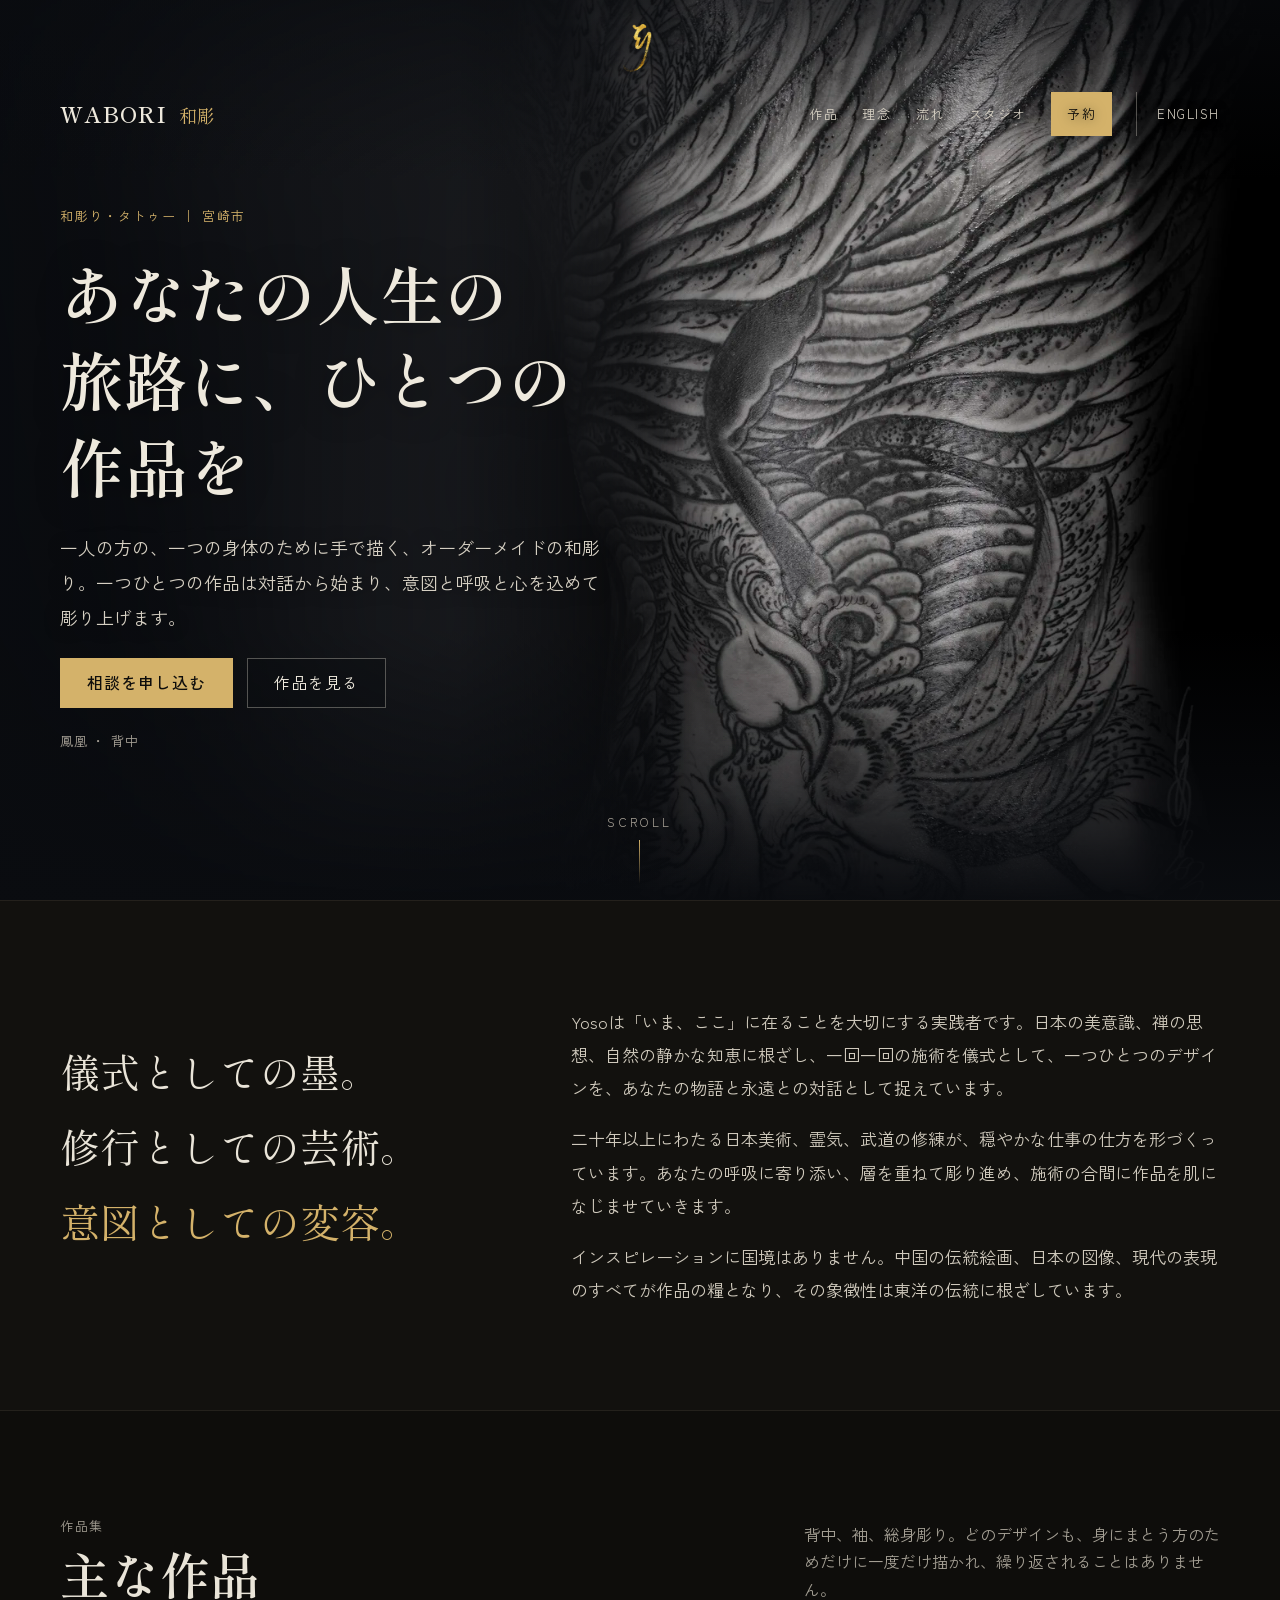
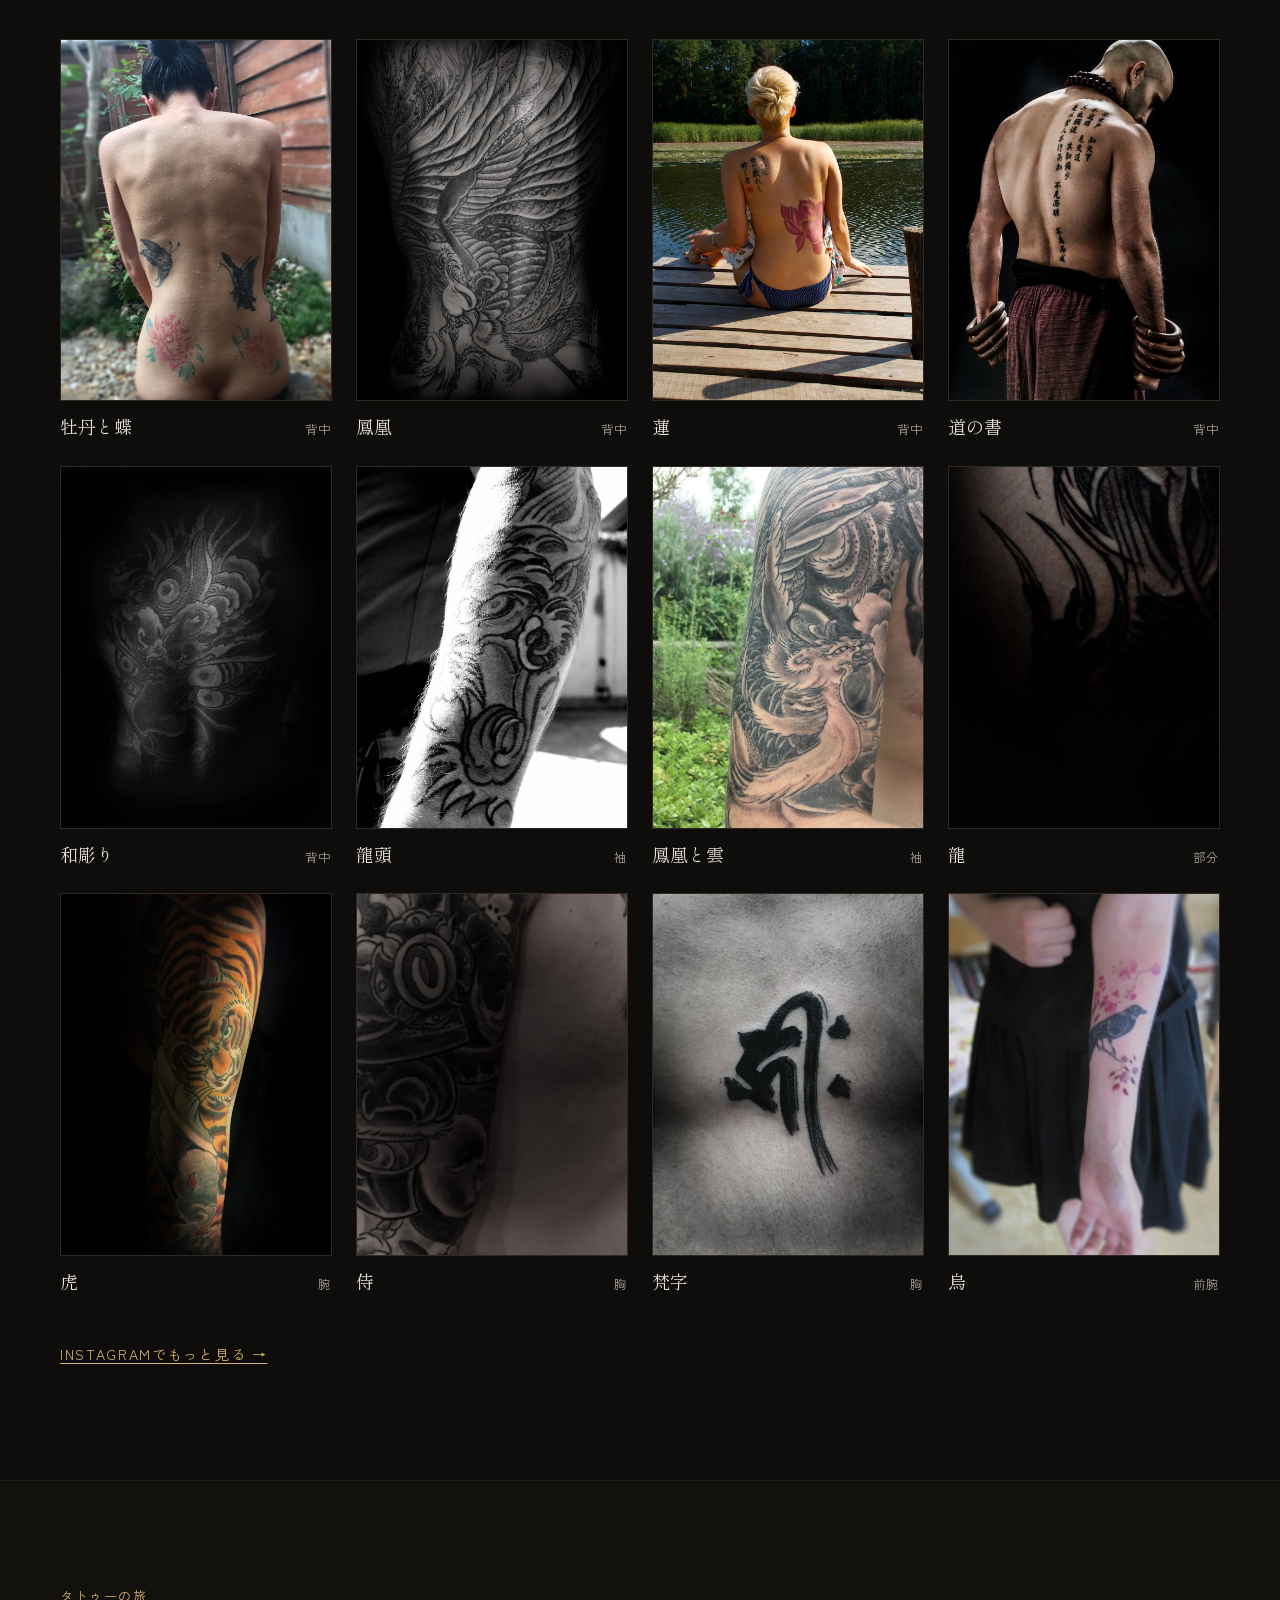
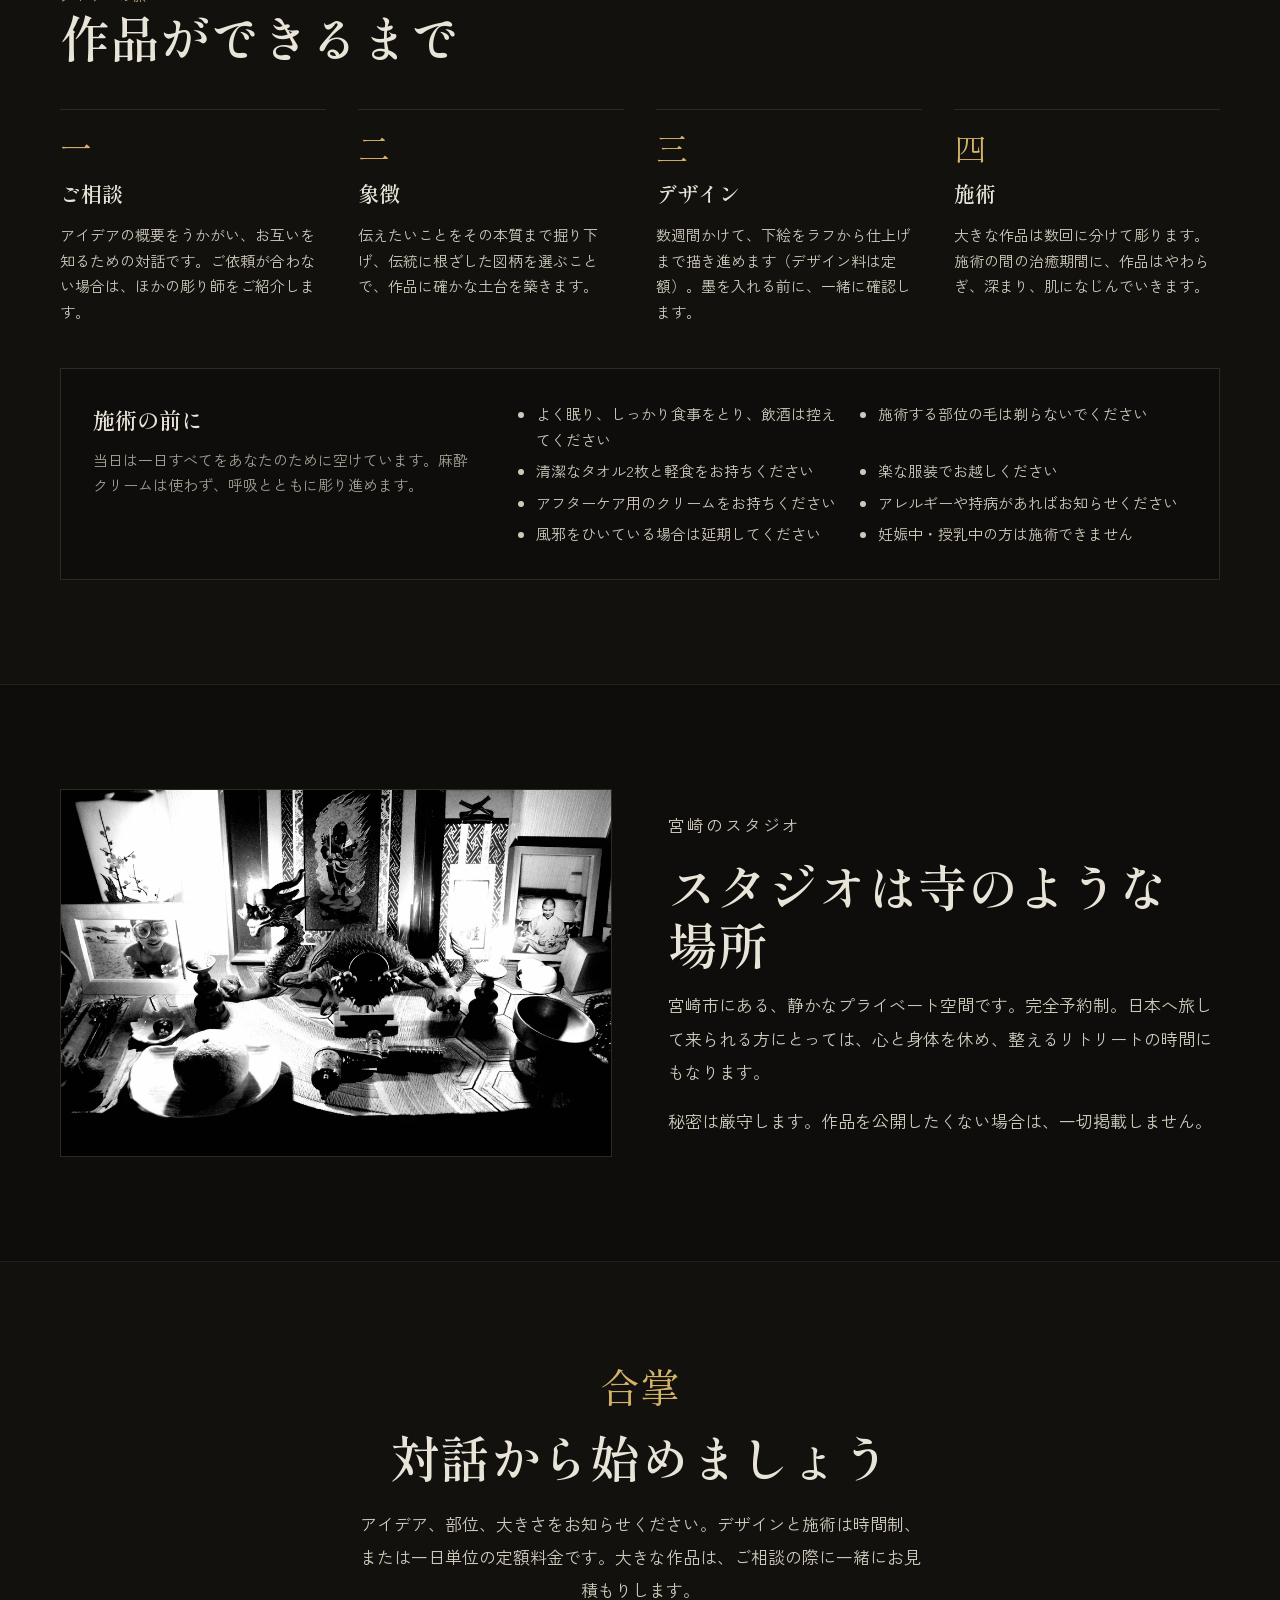
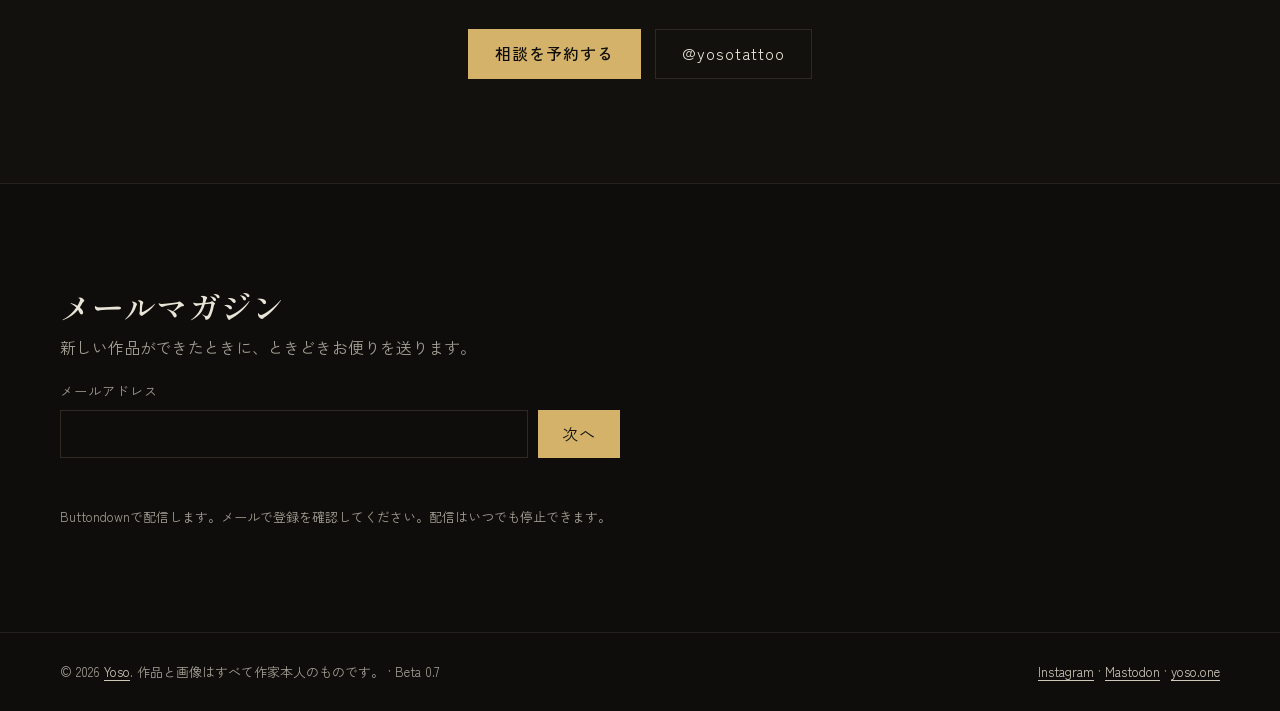
==== ja.html @ 6586eec9 "Beta 0.7: Japanese page (ja.html) and search tags for English and Japanese hreflang alternates, cano" ====
<!doctype html>
<html lang="ja">
<head>
<meta charset="utf-8">
<meta name="color-scheme" content="dark">
<meta name="theme-color" content="#0E0D0B">
<meta name="viewport" content="width=device-width, initial-scale=1, viewport-fit=cover">
<title>和彫 Wabori｜宮崎市の和彫り・タトゥー｜彫り師 Yoso</title>
<meta name="description" content="宮崎市の彫り師Yosoによる、オーダーメイドの和彫り・タトゥー。背中・袖・総身彫りを、一人ひとりの身体に合わせて手描きでデザインします。完全予約制のプライベートスタジオ。">
<link rel="canonical" href="https://wabori.yoso.one/ja.html">
<link rel="alternate" hreflang="en" href="https://wabori.yoso.one/">
<link rel="alternate" hreflang="ja" href="https://wabori.yoso.one/ja.html">
<link rel="alternate" hreflang="x-default" href="https://wabori.yoso.one/">
<meta property="og:type" content="website">
<meta property="og:site_name" content="和彫 Wabori · Yoso Tattoo">
<meta property="og:locale" content="ja_JP">
<meta property="og:locale:alternate" content="en_GB">
<meta property="og:title" content="和彫 Wabori｜宮崎市の和彫り・タトゥー｜彫り師 Yoso">
<meta property="og:description" content="宮崎市の彫り師Yosoによる、オーダーメイドの和彫り・タトゥー。背中・袖・総身彫りを手描きで。">
<meta property="og:url" content="https://wabori.yoso.one/ja.html">
<meta property="og:image" content="https://wabori.yoso.one/images/hero-lunar-water-dragon.webp">
<meta property="og:image:alt" content="Yosoによるタトゥーデザイン「月の水龍」">
<meta name="twitter:card" content="summary_large_image">
<script type="application/ld+json">
{
 "@context": "https://schema.org",
 "@graph": [
  {
   "@type": "TattooParlor",
   "@id": "https://wabori.yoso.one/#studio",
   "name": "Wabori · Yoso Tattoo",
   "alternateName": [
    "和彫 Yoso",
    "Yoso Tattoo"
   ],
   "url": "https://wabori.yoso.one/",
   "description": "宮崎市の彫り師Yosoによる、オーダーメイドの和彫り・タトゥー。背中、袖、総身彫りを一点ずつ手描きで。完全予約制のプライベートスタジオ。",
   "image": "https://wabori.yoso.one/images/phoenix-back.webp",
   "logo": "https://wabori.yoso.one/images/yoso-mark.png",
   "address": {
    "@type": "PostalAddress",
    "addressLocality": "宮崎市",
    "addressRegion": "宮崎県",
    "addressCountry": "JP"
   },
   "areaServed": {
    "@type": "City",
    "name": "宮崎市"
   },
   "founder": {
    "@type": "Person",
    "name": "Yoso",
    "jobTitle": "彫り師",
    "url": "https://yoso.one"
   },
   "sameAs": [
    "https://www.instagram.com/yosotattoo/",
    "https://mastodon.social/@Yosoone",
    "https://yoso.one",
    "https://hub.yoso.one"
   ]
  },
  {
   "@type": "WebPage",
   "@id": "https://wabori.yoso.one/ja.html#page",
   "url": "https://wabori.yoso.one/ja.html",
   "inLanguage": "ja",
   "name": "和彫 Wabori｜宮崎市の和彫り・タトゥー｜彫り師 Yoso",
   "about": {
    "@id": "https://wabori.yoso.one/#studio"
   }
  }
 ]
}
</script>
<link rel="icon" href="images/yoso-mark.png">
<link rel="preconnect" href="https://fonts.googleapis.com">
<link rel="preconnect" href="https://fonts.gstatic.com" crossorigin>
<link rel="stylesheet" href="https://fonts.googleapis.com/css2?family=Shippori+Mincho:wght@400;600;700&family=Zen+Kaku+Gothic+New:wght@400;500&display=swap">
<link rel="stylesheet" href="assets/site.css">
</head>
<body>
<div class="stage" id="top">
<div class="stage-art">
  <img class="stage-glow" src="images/phoenix-back.webp" alt="" aria-hidden="true">
  <div class="stage-frame">
    <img class="stage-img" src="images/phoenix-back.webp" alt="Yosoによる鳳凰の背中のタトゥー（ブラック＆グレー）" width="1000" height="1336" fetchpriority="high">
  </div>
</div>

<a class="family-mark" href="https://hub.yoso.one"><img src="images/yoso-mark.png" alt="Yoso" width="48" height="48"></a>

<header class="wrap site-head">
  <a class="site-name" href="ja.html"><b lang="en">WABORI</b><span>和彫</span></a>
  <nav aria-label="メイン">
    <a href="#work">作品</a>
    <a href="#approach">理念</a>
    <a href="#process">流れ</a>
    <a href="#studio">スタジオ</a>
    <a class="book" href="#booking">予約</a>
    <a class="lang" href="index.html" hreflang="en" lang="en">English</a>
  </nav>
</header>

  <section class="wrap hero" aria-labelledby="hero-h">
    <div>
      <p class="eyebrow">和彫り・タトゥー ｜ 宮崎市</p>
      <h1 id="hero-h">あなたの人生の旅路に、<wbr>ひとつの作品を</h1>
      <p class="lede">一人の方の、一つの身体のために手で描く、オーダーメイドの和彫り。一つひとつの作品は対話から始まり、意図と呼吸と心を込めて彫り上げます。</p>
      <div class="btns">
        <a class="btn primary" href="#booking">相談を申し込む</a>
        <a class="btn" href="#work">作品を見る</a>
      </div>
    </div>
    <p class="hero-cap"><span>鳳凰 ・ 背中</span></p>
  </section>

  <a class="cue" href="#approach" aria-label="理念へ進む">Scroll<i aria-hidden="true"></i></a>
</div>

<main id="main">

  <div class="band" id="approach">
    <section class="wrap split" aria-label="理念">
      <p class="mantra"><span>儀式としての墨。</span><span>修行としての芸術。</span><span>意図としての変容。</span></p>
      <div class="prose">
        <p>Yosoは「いま、ここ」に在ることを大切にする実践者です。日本の美意識、禅の思想、自然の静かな知恵に根ざし、一回一回の施術を儀式として、一つひとつのデザインを、あなたの物語と永遠との対話として捉えています。</p>
        <p>二十年以上にわたる日本美術、霊気、武道の修練が、穏やかな仕事の仕方を形づくっています。あなたの呼吸に寄り添い、層を重ねて彫り進め、施術の合間に作品を肌になじませていきます。</p>
        <p>インスピレーションに国境はありません。中国の伝統絵画、日本の図像、現代の表現のすべてが作品の糧となり、その象徴性は東洋の伝統に根ざしています。</p>
      </div>
    </section>
  </div>

  <section class="wrap" id="work" aria-labelledby="work-h">
    <div class="work-head">
      <div>
        <p class="eyebrow">作品集</p>
        <h2 id="work-h">主な作品</h2>
      </div>
      <p>背中、袖、総身彫り。どのデザインも、身にまとう方のためだけに一度だけ描かれ、繰り返されることはありません。</p>
    </div>
    <ul class="grid" id="works"></ul>
    <noscript><p>作品集の表示にはJavaScriptが必要です。<a href="https://www.instagram.com/yosotattoo/">Instagram</a>でも作品をご覧いただけます。</p></noscript>
    <p class="more"><a href="https://www.instagram.com/yosotattoo/">Instagramでもっと見る →</a></p>
  </section>

  <div class="band" id="process">
    <section class="wrap process" aria-labelledby="process-h">
      <div>
        <p class="eyebrow">タトゥーの旅</p>
        <h2 id="process-h">作品ができるまで</h2>
      </div>
      <ol class="steps">
        <li><span class="n" aria-hidden="true">一</span><h3>ご相談</h3><p>アイデアの概要をうかがい、お互いを知るための対話です。ご依頼が合わない場合は、ほかの彫り師をご紹介します。</p></li>
        <li><span class="n" aria-hidden="true">二</span><h3>象徴</h3><p>伝えたいことをその本質まで掘り下げ、伝統に根ざした図柄を選ぶことで、作品に確かな土台を築きます。</p></li>
        <li><span class="n" aria-hidden="true">三</span><h3>デザイン</h3><p>数週間かけて、下絵をラフから仕上げまで描き進めます（デザイン料は定額）。墨を入れる前に、一緒に確認します。</p></li>
        <li><span class="n" aria-hidden="true">四</span><h3>施術</h3><p>大きな作品は数回に分けて彫ります。施術の間の治癒期間に、作品はやわらぎ、深まり、肌になじんでいきます。</p></li>
      </ol>
      <div class="prep">
        <div>
          <h3>施術の前に</h3>
          <p>当日は一日すべてをあなたのために空けています。麻酔クリームは使わず、呼吸とともに彫り進めます。</p>
        </div>
        <ul>
          <li>よく眠り、しっかり食事をとり、飲酒は控えてください</li>
          <li>施術する部位の毛は剃らないでください</li>
          <li>清潔なタオル2枚と軽食をお持ちください</li>
          <li>楽な服装でお越しください</li>
          <li>アフターケア用のクリームをお持ちください</li>
          <li>アレルギーや持病があればお知らせください</li>
          <li>風邪をひいている場合は延期してください</li>
          <li>妊娠中・授乳中の方は施術できません</li>
        </ul>
      </div>
    </section>
  </div>

  <section class="wrap studio" id="studio" aria-labelledby="studio-h">
    <img class="photo" src="images/studio-altar.webp" alt="宮崎にあるYosoのスタジオの祭壇（モノクロ写真）" width="1000" height="667" loading="lazy">
    <div>
      <p class="eyebrow">宮崎のスタジオ</p>
      <h2 id="studio-h">スタジオは寺のような場所</h2>
      <p>宮崎市にある、静かなプライベート空間です。完全予約制。日本へ旅して来られる方にとっては、心と身体を休め、整えるリトリートの時間にもなります。</p>
      <p>秘密は厳守します。作品を公開したくない場合は、一切掲載しません。</p>
    </div>
  </section>

  <div class="band" id="booking">
    <section class="wrap booking" aria-labelledby="booking-h">
      <span class="gassho" aria-hidden="true">合掌</span>
      <h2 id="booking-h">対話から始めましょう</h2>
      <p>アイデア、部位、大きさをお知らせください。デザインと施術は時間制、または一日単位の定額料金です。大きな作品は、ご相談の際に一緒にお見積もりします。</p>
      <div class="btns">
        <a class="btn primary" href="https://yoso.one/contact">相談を予約する</a>
        <a class="btn" href="https://www.instagram.com/yosotattoo/">@yosotattoo</a>
      </div>
    </section>
  </div>

  <section class="wrap" aria-labelledby="list-h">
    <div class="list">
      <h2 id="list-h">メールマガジン</h2>
      <p>新しい作品ができたときに、ときどきお便りを送ります。</p>
      <form class="list-form" action="https://buttondown.com/api/emails/embed-subscribe/yoso" method="post" target="_blank">
        <label for="list-email">メールアドレス</label>
        <div class="list-row">
          <input id="list-email" name="email" type="email" autocomplete="email" required>
          <button type="submit">登録する</button>
        </div>
        <fieldset class="list-choice" data-list-choice data-continue="次へ" data-subscribe="登録する" data-as="登録するアドレス：" data-change="変更" data-none="ニュースレターを一つ以上選んでください。" data-sending="登録しています…" data-done="ありがとうございます。Buttondownから確認のメールが届きます。" data-retry="登録できませんでした。もう一度「登録する」を押すと、Buttondownで直接登録できます。">
          <legend>どのニュースレターを受け取りますか？</legend>
          <label class="lc-box"><input type="checkbox" name="tag" value="one"><span><span class="lc-name">One</span><span class="lc-desc">one.yoso.one のノート、エッセイ、リサーチ</span></span></label>
          <label class="lc-box"><input type="checkbox" name="tag" value="yosokuro"><span><span class="lc-name">Yosokuro</span><span class="lc-desc">日本を撮ったモノクロ写真</span></span></label>
          <label class="lc-box"><input type="checkbox" name="tag" value="shinsei"><span><span class="lc-name">Shinsei</span><span class="lc-desc">新作の絵画、掛け軸、展覧会</span></span></label>
          <label class="lc-box"><input type="checkbox" name="tag" value="river"><span><span class="lc-name">River</span><span class="lc-desc">新しい短い文章</span></span></label>
          <label class="lc-box"><input type="checkbox" name="tag" value="on"><span><span class="lc-name">On</span><span class="lc-desc">雑誌の各号</span></span></label>
        </fieldset>
        <input type="hidden" name="embed" value="1">
        <p class="note">Buttondownで配信します。メールで登録を確認してください。配信はいつでも停止できます。</p>
      </form>
    </div>
  </section>
</main>

<footer>
  <div class="wrap">
    <p>&copy; 2026 <a class="hub-link" href="https://hub.yoso.one">Yoso</a>. 作品と画像はすべて作家本人のものです。 · <span class="version" data-version>Beta 0.7</span></p>
    <p><a href="https://www.instagram.com/yosotattoo/">Instagram</a> · <a href="https://mastodon.social/@Yosoone">Mastodon</a> · <a href="https://yoso.one">yoso.one</a></p>
  </div>
</footer>

<dialog class="lb" id="lb" aria-label="作品写真">
  <div class="lb-bar">
    <span class="lb-count" aria-live="polite"></span>
    <button type="button" class="ctl lb-close" aria-label="閉じる">&times;</button>
  </div>
  <div class="lb-stage">
    <button type="button" class="ctl lb-prev" aria-label="前の写真">&#8592;</button>
    <img src="images/peony-butterfly.webp" alt="">
    <button type="button" class="ctl lb-next" aria-label="次の写真">&#8594;</button>
  </div>
  <p class="lb-cap"><span class="t"></span><span class="p"></span></p>
</dialog>

<script src="assets/works.js"></script>
<script src="assets/site.js"></script>
<script src="assets/list-choice.js" defer></script>
<script src="assets/stats.js" defer></script>
</body>
</html>
---- assets/site.css ----
/* Wabori: the whole look of the site, shared by the English page (index.html)
   and the Japanese page (ja/index.html). */
/* Sumi ground and gold leaf, from the kanji mark. The site is always dark, whatever the system setting. */
:root {
  --ground: #0E0D0B; --ground-2: #12110E; --ink: #E9E4D8; --ink-soft: #CFC9BC; --muted: #A39E93;
  --line: #24211C; --frame: #2E2A23; --tile: #1B1915; --gold: #D4B26A; --gold-hi: #EBD39A; --on-gold: #0E0D0B;
  --f-display: "Shippori Mincho", "Hiragino Mincho ProN", "Yu Mincho", serif;
  --f-body: "Zen Kaku Gothic New", "Hiragino Sans", "Yu Gothic", system-ui, sans-serif;
  color-scheme: dark;
}
html, body { margin: 0; }
body {
  background: var(--ground); color: var(--ink);
  font-family: var(--f-body); font-size: 16px; line-height: 1.7;
  -webkit-font-smoothing: antialiased;
}
img { max-width: 100%; }
a { color: var(--gold); text-underline-offset: 3px; }
a:hover { color: var(--gold-hi); }
:focus-visible { outline: 2px solid var(--gold); outline-offset: 3px; }

/* Family mark: centred at the top of every Yoso site, linking to the hub */
.family-mark { display: block; width: 48px; margin: 24px auto 0; line-height: 0; }
.family-mark img { display: block; width: 48px; height: 48px; }
.family-mark:focus-visible { outline: 2px solid var(--gold); outline-offset: 4px; }

.wrap { max-width: 1200px; margin: 0 auto; padding-inline: max(20px, env(safe-area-inset-left, 0px)); box-sizing: border-box; }
.band { background: var(--ground-2); border-block: 1px solid var(--line); }
section { padding-block: clamp(64px, 9vw, 104px); }

/* Header */
.site-head { display: flex; flex-wrap: wrap; align-items: center; justify-content: space-between; gap: 12px 24px; padding-block: 20px; }
.site-name { display: flex; align-items: baseline; gap: 12px; color: var(--ink); text-decoration: none; }
.site-name b { font-family: var(--f-display); font-weight: 600; font-size: 22px; letter-spacing: 0.06em; }
.site-name span { font-family: var(--f-display); font-size: 18px; color: var(--gold); }
.site-head nav { display: flex; flex-wrap: wrap; gap: 4px 24px; font-size: 13px; letter-spacing: 0.12em; text-transform: uppercase; }
.site-head nav a { color: var(--ink-soft); text-decoration: none; display: inline-flex; align-items: center; min-height: 44px; }
.site-head nav a:hover { color: var(--gold); }
.site-head nav a.book { color: var(--on-gold); background: var(--gold); padding: 0 16px; }
@media (min-width: 760px) { .site-head nav a.lang { border-left: 1px solid var(--frame); padding-left: 20px; } }
.site-head nav a.book:hover { background: var(--gold-hi); color: var(--on-gold); }

.eyebrow { margin: 0; font-size: 13px; letter-spacing: 0.28em; text-transform: uppercase; color: var(--gold); }
h1, h2, h3 { font-family: var(--f-display); font-weight: 600; margin: 0; }
h1 { font-size: clamp(42px, 6vw, 82px); line-height: 1.08; }
h2 { font-size: clamp(30px, 4vw, 50px); line-height: 1.15; }
.lede { margin: 0; max-width: 34rem; font-size: 18px; color: var(--ink-soft); }

.btns { display: flex; flex-wrap: wrap; gap: 14px; }
.btn { display: inline-flex; align-items: center; min-height: 48px; padding: 0 26px; text-decoration: none; letter-spacing: 0.06em; border: 1px solid var(--frame); color: var(--ink); }
.btn:hover { border-color: var(--gold); color: var(--ink); }
.btn.primary { background: var(--gold); border-color: var(--gold); color: var(--on-gold); font-weight: 500; }
.btn.primary:hover { background: var(--gold-hi); border-color: var(--gold-hi); color: var(--on-gold); }

.photo { display: block; width: 100%; height: auto; object-fit: cover; background: var(--tile); border: 1px solid var(--frame); box-sizing: border-box; }

/* Stage: the opening screen. The Phoenix back piece fills the window, with the mark,
   header and title laid over it. */
.stage {
  --ground: #0A0C10; --ink: #EEE9DD; --ink-soft: #D6D0C3; --muted: #A9A398;
  --frame: rgba(238, 233, 221, .32); --gold: #D4B26A; --gold-hi: #EBD39A; --on-gold: #0E0D0B;
  color-scheme: dark;
  position: relative; isolation: isolate; overflow: hidden;
  min-height: 100vh; min-height: 100svh;
  display: grid; grid-template-rows: auto auto 1fr auto;
  background: var(--ground); color: var(--ink);
}
.stage-art { position: absolute; inset: 0; z-index: -1; pointer-events: none; }
.stage-glow { position: absolute; inset: -10%; width: 120%; height: 120%; object-fit: cover; filter: blur(70px) saturate(.8); opacity: .35; }
.stage-frame { position: absolute; inset: 0; }
.stage-img { display: block; width: 100%; height: 100%; object-fit: cover; object-position: 42% 40%; }
/* Shade for legibility: top for the header, bottom for the title */
.stage-art::after { content: ""; position: absolute; inset: 0;
  background:
    linear-gradient(to bottom, rgba(10,12,16,.92) 0, rgba(10,12,16,.6) 18%, rgba(10,12,16,0) 34%),
    linear-gradient(to top, rgba(10,12,16,.97) 0, rgba(10,12,16,.82) 38%, rgba(10,12,16,0) 72%); }
/* Wide screens: the painting stands on the right at full height, feathered into the ground */
@media (min-aspect-ratio: 1 / 1) and (min-width: 820px) {
  .stage-frame { left: auto; width: min(64%, 120vh);
    -webkit-mask-image: linear-gradient(to right, transparent 0, #000 28%);
            mask-image: linear-gradient(to right, transparent 0, #000 28%); }
  .stage-img { object-position: 50% 58%; }
  .stage-art::after { background:
    linear-gradient(to bottom, rgba(10,12,16,.6) 0, rgba(10,12,16,0) 20%),
    linear-gradient(to right, rgba(10,12,16,.9) 0, rgba(10,12,16,.55) 38%, rgba(10,12,16,0) 62%),
    linear-gradient(to top, rgba(10,12,16,.97) 0, rgba(10,12,16,0) 30%); }
}
.stage > .wrap { width: 100%; }
.stage .site-head nav a { text-shadow: 0 1px 12px rgba(0,0,0,.6); }

/* Hero text, at the foot of the stage */
.hero { align-self: end; display: grid; gap: 22px; padding-block: 48px clamp(28px, 6vh, 64px); }
.hero > div { display: grid; gap: 22px; max-width: 40rem; }
.hero h1 { font-size: clamp(42px, 6.4vw, 92px); text-shadow: 0 2px 30px rgba(0,0,0,.5); }
.hero .lede { text-shadow: 0 1px 16px rgba(0,0,0,.7); }
.hero .btn:not(.primary) { background: rgba(10,12,16,.35); -webkit-backdrop-filter: blur(6px); backdrop-filter: blur(6px); }
.hero-cap { margin: 0; display: flex; flex-wrap: wrap; gap: 4px 12px; font-size: 13px; letter-spacing: .06em; color: var(--muted); }
.hero-cap q { font-family: var(--f-display); font-style: italic; letter-spacing: 0; quotes: "\2018" "\2019"; color: var(--ink-soft); }

/* Scroll cue: a fine gold line drawn downwards */
.cue { justify-self: center; display: grid; justify-items: center; gap: 8px; padding: 6px 12px calc(16px + env(safe-area-inset-bottom, 0px));
  font-size: 12px; letter-spacing: .28em; text-transform: uppercase; color: var(--muted); text-decoration: none; }
.cue:hover { color: var(--gold); }
.cue i { display: block; width: 1px; height: 44px; background: linear-gradient(var(--gold), transparent); transform-origin: top; }
@media (max-height: 640px) { .cue { display: none; } }

@media (prefers-reduced-motion: no-preference) {
  .stage-frame { animation: stage-in 2.6s cubic-bezier(.2,.7,.2,1) both; translate: 0 calc(var(--p, 0) * 14vh); }
  .stage-img { animation: breathe 16s ease-in-out 2.6s infinite alternate; }
  .stage-glow { animation: glow-in 3.2s ease both; }
  .hero > div > *, .hero-cap { animation: rise 1.2s cubic-bezier(.2,.7,.2,1) both; }
  .hero .eyebrow { animation-delay: .5s; } .hero h1 { animation-delay: .7s; }
  .hero .lede { animation-delay: .95s; } .hero .btns { animation-delay: 1.15s; } .hero-cap { animation-delay: 1.5s; }
  .hero { opacity: calc(1 - var(--p, 0) * 1.6); translate: 0 calc(var(--p, 0) * -6vh); }
  .cue { animation: rise 1.2s ease 2s both; }
  .cue i { animation: draw 2.4s ease-in-out 2.4s infinite; }
}
@keyframes stage-in { from { opacity: 0; transform: scale(1.08); } to { opacity: 1; transform: none; } }
@keyframes glow-in { from { opacity: 0; } }
@keyframes breathe { to { transform: scale(1.045); } }
@keyframes rise { from { opacity: 0; transform: translateY(18px); } }
@keyframes draw { 0% { transform: scaleY(0); opacity: 1; } 60% { transform: scaleY(1); opacity: 1; } 100% { transform: scaleY(1); opacity: 0; } }

/* Approach */
.split { display: flex; flex-wrap: wrap; gap: 48px; }
.split > * { min-width: 0; }
.mantra { flex: 1 1 300px; display: grid; gap: 4px; font-family: var(--f-display); font-size: clamp(26px, 3.2vw, 40px); line-height: 1.3; }
.mantra span:last-child { color: var(--gold); }
.prose { flex: 1.4 1 420px; display: grid; gap: 18px; font-size: 17px; color: var(--ink-soft); }
.prose p { margin: 0; }

/* Work */
.work-head { display: flex; flex-wrap: wrap; justify-content: space-between; align-items: flex-end; gap: 20px; padding-bottom: 36px; }
.work-head > div { display: grid; gap: 8px; }
.work-head p { margin: 0; max-width: 26rem; color: var(--muted); }
.grid { list-style: none; margin: 0; padding: 0; display: grid; grid-template-columns: repeat(auto-fill, minmax(min(100%, 250px), 1fr)); gap: 24px; }
.grid figure { margin: 0; display: grid; gap: 10px; }
.grid .photo { aspect-ratio: 3 / 4; }
.grid figcaption { display: flex; flex-wrap: wrap; justify-content: space-between; align-items: baseline; gap: 2px 12px; }
.grid .t { font-family: var(--f-display); font-size: 18px; }
.grid .p { font-size: 12px; letter-spacing: 0.14em; text-transform: uppercase; color: var(--muted); white-space: nowrap; }
@media (max-width: 560px) { .grid { grid-template-columns: repeat(2, minmax(0, 1fr)); gap: 20px 12px; } .grid .t { font-size: 16px; } }
.zoom { display: block; width: 100%; padding: 0; border: 0; background: none; cursor: zoom-in; }
.zoom .photo { transition: opacity .25s ease; }
.zoom:hover .photo { opacity: .88; }

/* Lightbox: one photo at a time, full size, on a sumi ground in both themes */
.lb { width: 100vw; max-width: 100vw; height: 100dvh; max-height: 100dvh; margin: 0; padding: 0; border: 0;
  background: rgba(10, 9, 8, .96); color: #E9E4D8; }
.lb::backdrop { background: rgba(10, 9, 8, .96); }
.lb[open] { display: grid; grid-template-rows: auto minmax(0, 1fr) auto; }
.lb-bar { display: flex; justify-content: space-between; align-items: center; gap: 12px; padding: 8px max(12px, env(safe-area-inset-left, 0px)); }
.lb-count { font-size: 13px; letter-spacing: 0.14em; color: #A39E93; }
.lb-stage { position: relative; display: flex; align-items: center; justify-content: center; min-height: 0; padding: 0 64px; }
.lb-stage img { display: block; max-width: 100%; max-height: 100%; object-fit: contain; }
.lb-cap { display: flex; flex-wrap: wrap; justify-content: center; align-items: baseline; gap: 4px 16px; padding: 14px 20px calc(18px + env(safe-area-inset-bottom, 0px)); text-align: center; }
.lb-cap .t { font-family: var(--f-display); font-size: 20px; }
.lb-cap .p { font-size: 12px; letter-spacing: 0.14em; text-transform: uppercase; color: #A39E93; }
.lb button.ctl { display: inline-flex; align-items: center; justify-content: center; width: 48px; height: 48px; padding: 0;
  font: inherit; font-size: 26px; line-height: 1; color: #E9E4D8; background: transparent; border: 1px solid transparent; cursor: pointer; }
.lb button.ctl:hover { color: #D4B26A; border-color: #2E2A23; }
.lb button.ctl:focus-visible { outline: 2px solid #D4B26A; outline-offset: 2px; }
.lb-prev, .lb-next { position: absolute; top: 50%; transform: translateY(-50%); }
.lb-prev { left: 8px; } .lb-next { right: 8px; }
@media (max-width: 560px) { .lb-stage { padding: 0 8px; } .lb-prev, .lb-next { top: auto; bottom: 8px; transform: none; background: rgba(10,9,8,.6) !important; } }
html.lb-lock { overflow: hidden; }
.more { margin: 36px 0 0; }
.more a { display: inline-flex; align-items: center; min-height: 44px; font-size: 14px; letter-spacing: 0.12em; text-transform: uppercase; }

/* Process */
.process { display: grid; gap: 44px; }
.steps { list-style: none; margin: 0; padding: 0; display: grid; grid-template-columns: repeat(auto-fit, minmax(min(100%, 230px), 1fr)); gap: 32px; }
.steps li { display: grid; gap: 10px; align-content: start; border-top: 1px solid var(--frame); padding-top: 18px; }
.steps .n { font-family: var(--f-display); font-size: 32px; color: var(--gold); line-height: 1.2; }
.steps h3 { font-size: 21px; }
.steps p { margin: 0; font-size: 15px; color: var(--ink-soft); }
.prep { display: flex; flex-wrap: wrap; gap: 32px 40px; border: 1px solid var(--frame); padding: clamp(20px, 4vw, 32px); background: var(--ground); }
.prep > div { flex: 1 1 260px; min-width: 0; display: grid; gap: 8px; align-content: start; }
.prep h3 { font-size: 22px; }
.prep p { margin: 0; color: var(--muted); font-size: 15px; }
.prep ul { flex: 2 1 400px; min-width: 0; margin: 0; padding-left: 18px; display: grid; grid-template-columns: repeat(auto-fit, minmax(min(100%, 210px), 1fr)); gap: 6px 32px; font-size: 15px; color: var(--ink-soft); }

/* Studio */
.studio { display: flex; flex-wrap: wrap; align-items: center; gap: 56px; }
.studio .photo { flex: 1 1 360px; min-width: 0; width: auto; aspect-ratio: 3 / 2; }
.studio > div { flex: 1 1 360px; min-width: 0; display: grid; gap: 16px; }
.studio p { margin: 0; font-size: 17px; color: var(--ink-soft); }

/* Booking */
.booking { max-width: 860px; margin: 0 auto; display: grid; justify-items: center; gap: 22px; text-align: center; }
.booking .gassho { font-family: var(--f-display); font-size: 40px; color: var(--gold); line-height: 1; }
.booking p { margin: 0; max-width: 36rem; font-size: 17px; color: var(--ink-soft); }
.booking .btns { justify-content: center; }

/* Mailing list */
.list { max-width: 560px; display: grid; gap: 10px; }
.list h2 { font-size: clamp(24px, 3vw, 32px); }
.list > p { margin: 0; color: var(--muted); }
.list-form { display: grid; gap: 8px; margin-top: 8px; }
.list-form label[for] { font-size: 13px; letter-spacing: 0.08em; color: var(--muted); }
.list-row { display: flex; flex-wrap: wrap; gap: 10px; }
.list-form input[type=email] {
  flex: 1 1 240px; min-width: 0; box-sizing: border-box; min-height: 48px; padding: 0 14px;
  font: inherit; color: var(--ink); background: transparent; border: 1px solid var(--frame);
}
.list-form input[type=email]:focus-visible { border-color: var(--gold); }
.list-form button {
  min-height: 48px; padding: 0 24px; font: inherit; letter-spacing: 0.06em; cursor: pointer;
  color: var(--on-gold); background: var(--gold); border: 0;
}
.list-form button:hover { background: var(--gold-hi); }
.list-form .note { margin: 4px 0 0; font-size: 13px; color: var(--muted); }

footer { border-top: 1px solid var(--line); }
footer .wrap { display: flex; flex-wrap: wrap; justify-content: space-between; gap: 12px 24px; padding-block: 28px; font-size: 13px; color: var(--muted); }
footer p { margin: 0; }
footer a { color: var(--ink-soft); }

@media (prefers-reduced-motion: reduce) { * { transition: none !important; animation: none !important; scroll-behavior: auto !important; } }
@media (prefers-reduced-motion: no-preference) { html { scroll-behavior: smooth; } }

/* Japanese page: Japanese reads better a little smaller and looser, broken at phrase boundaries */
:lang(ja) .hero h1 { font-size: clamp(34px, 5vw, 68px); line-height: 1.35; }
:lang(ja) h1, :lang(ja) h2, :lang(ja) .mantra { word-break: auto-phrase; line-break: strict; }
:lang(ja) .eyebrow, :lang(ja) .site-head nav { letter-spacing: 0.12em; }
:lang(ja) .prose, :lang(ja) .lede, :lang(ja) .studio p, :lang(ja) .booking p { line-height: 1.95; }
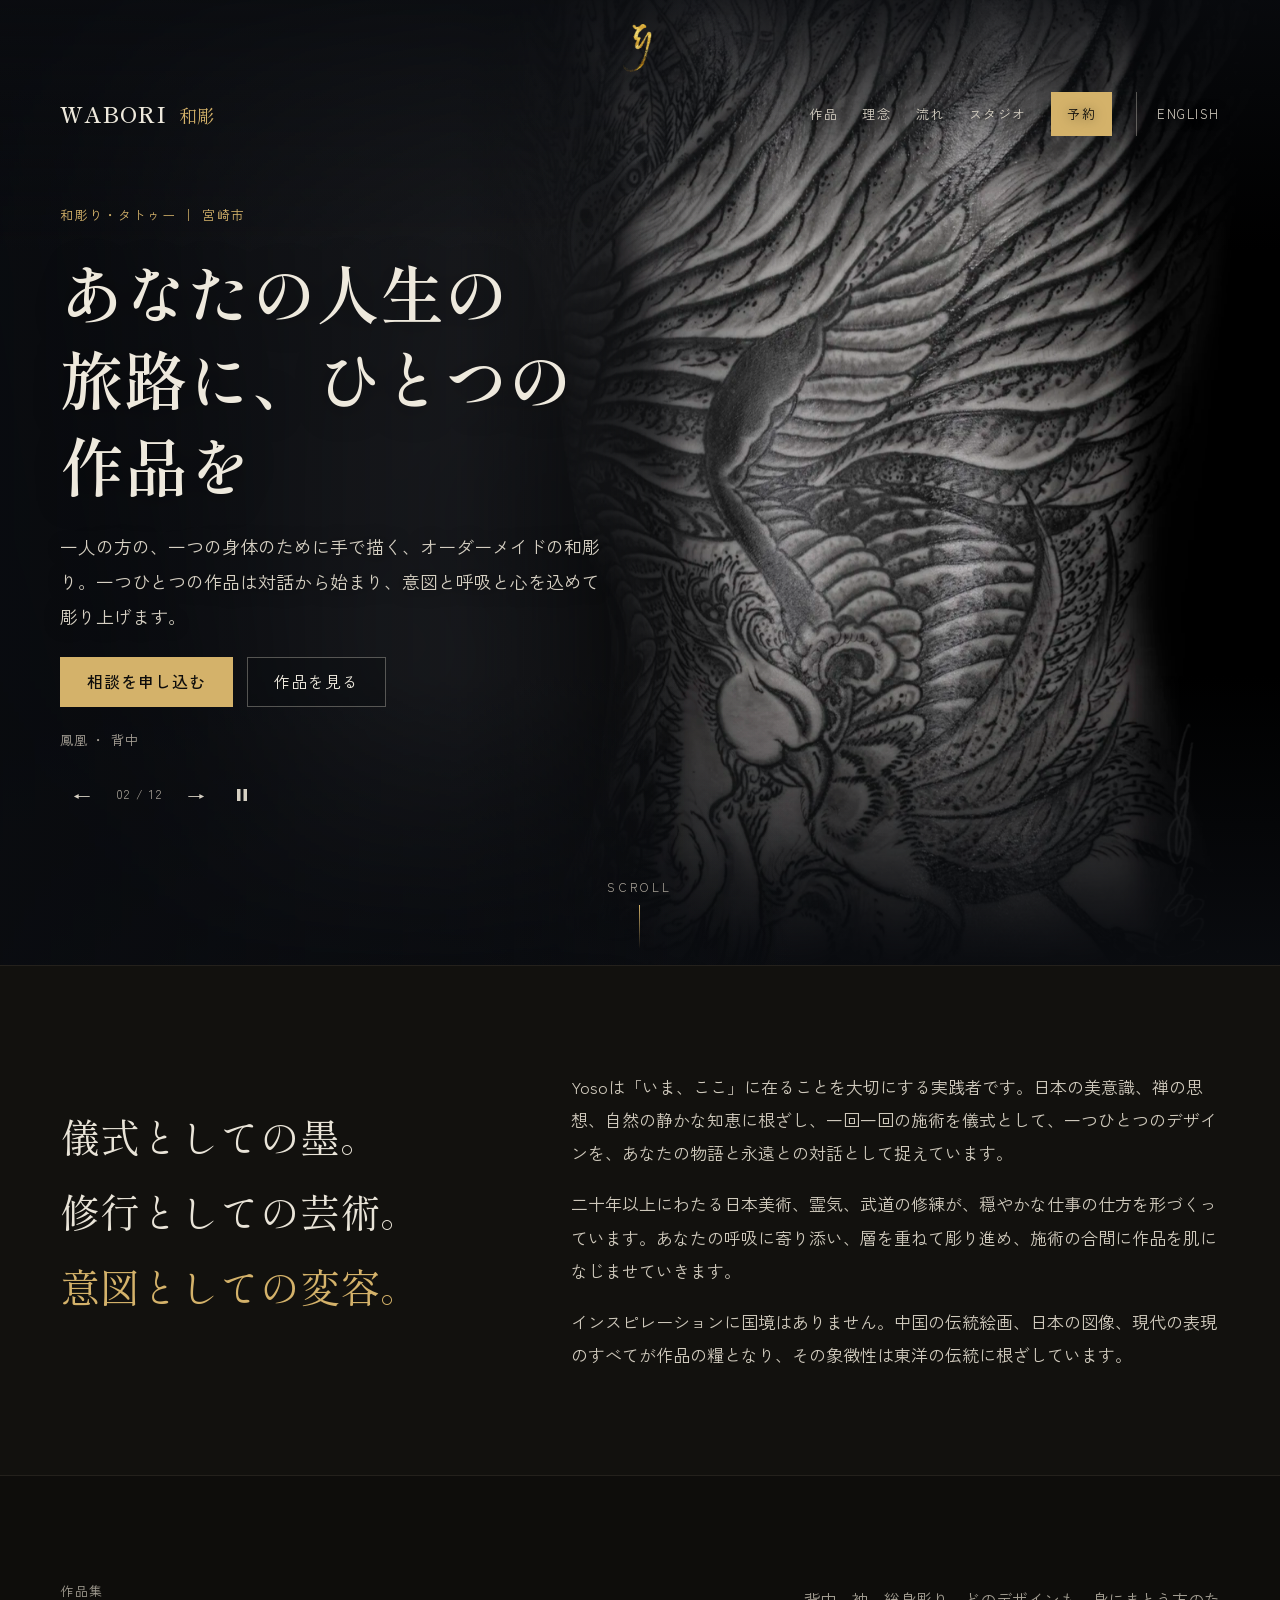
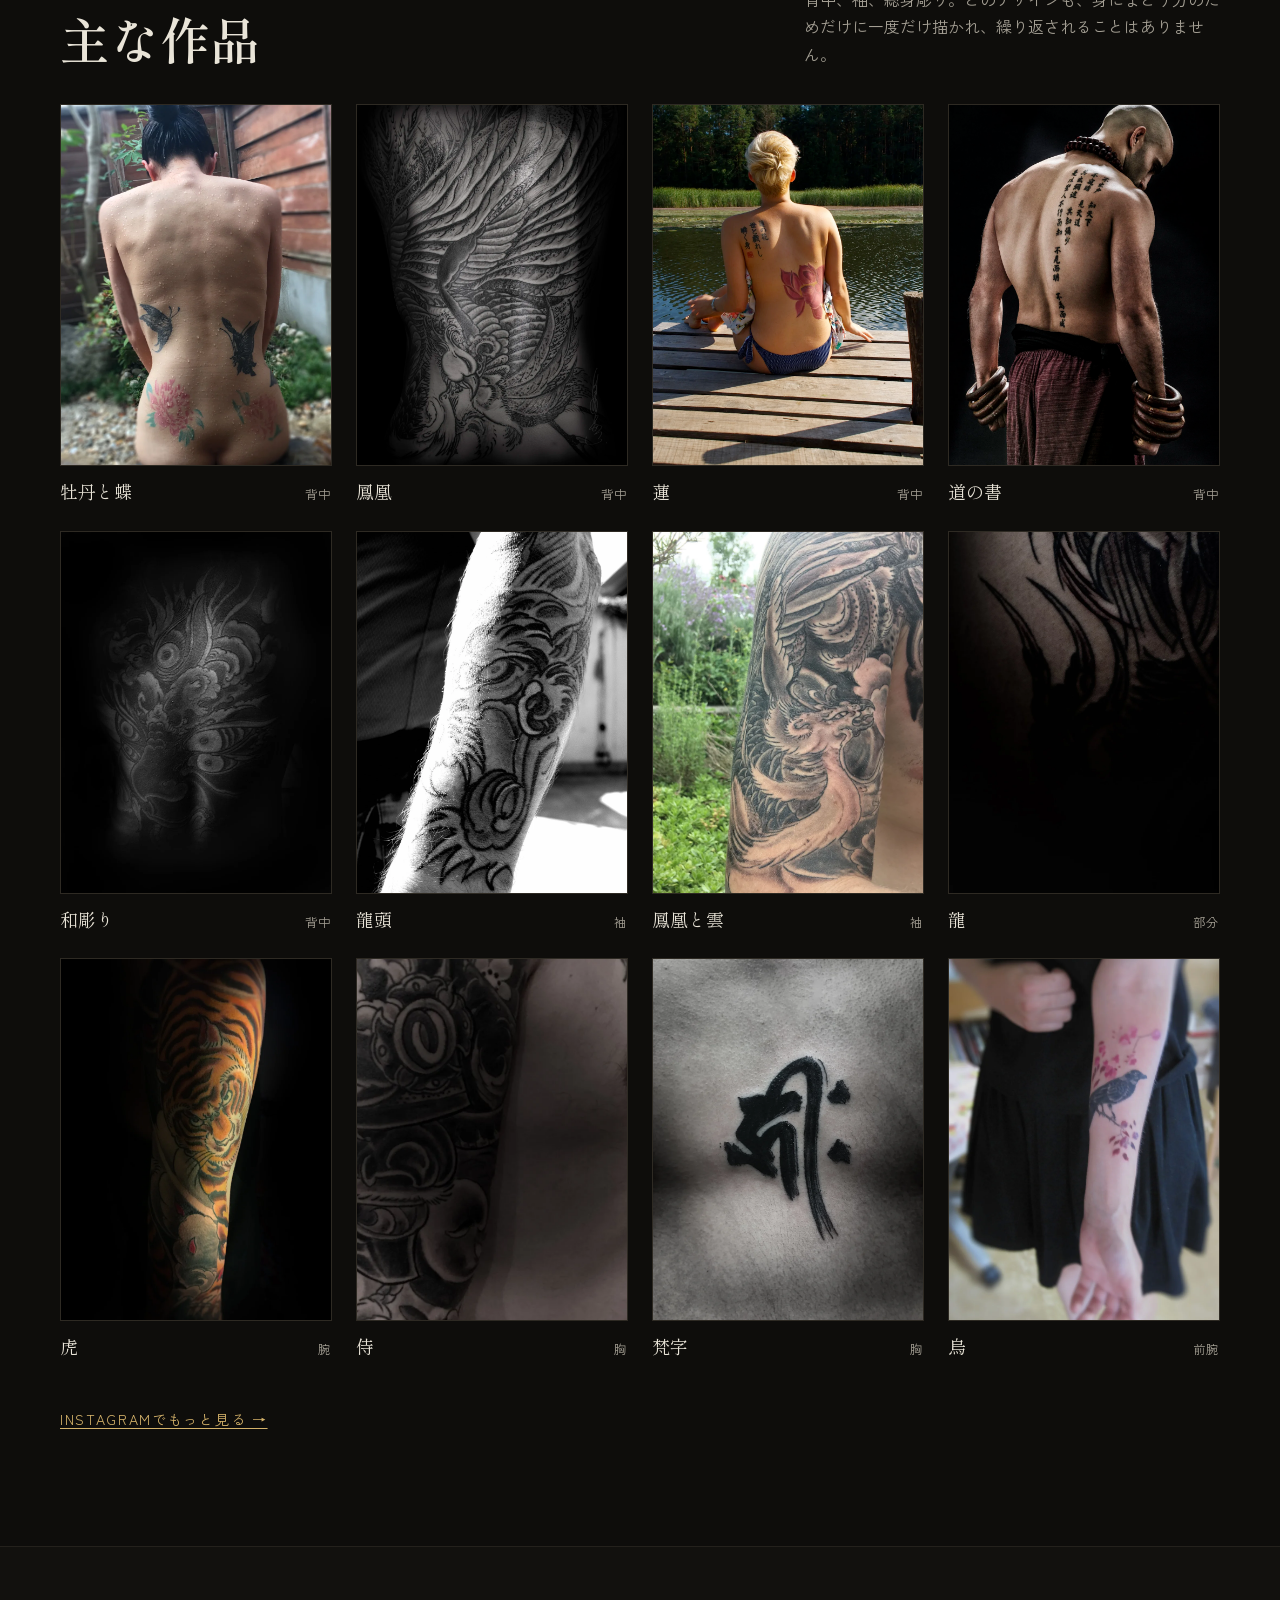
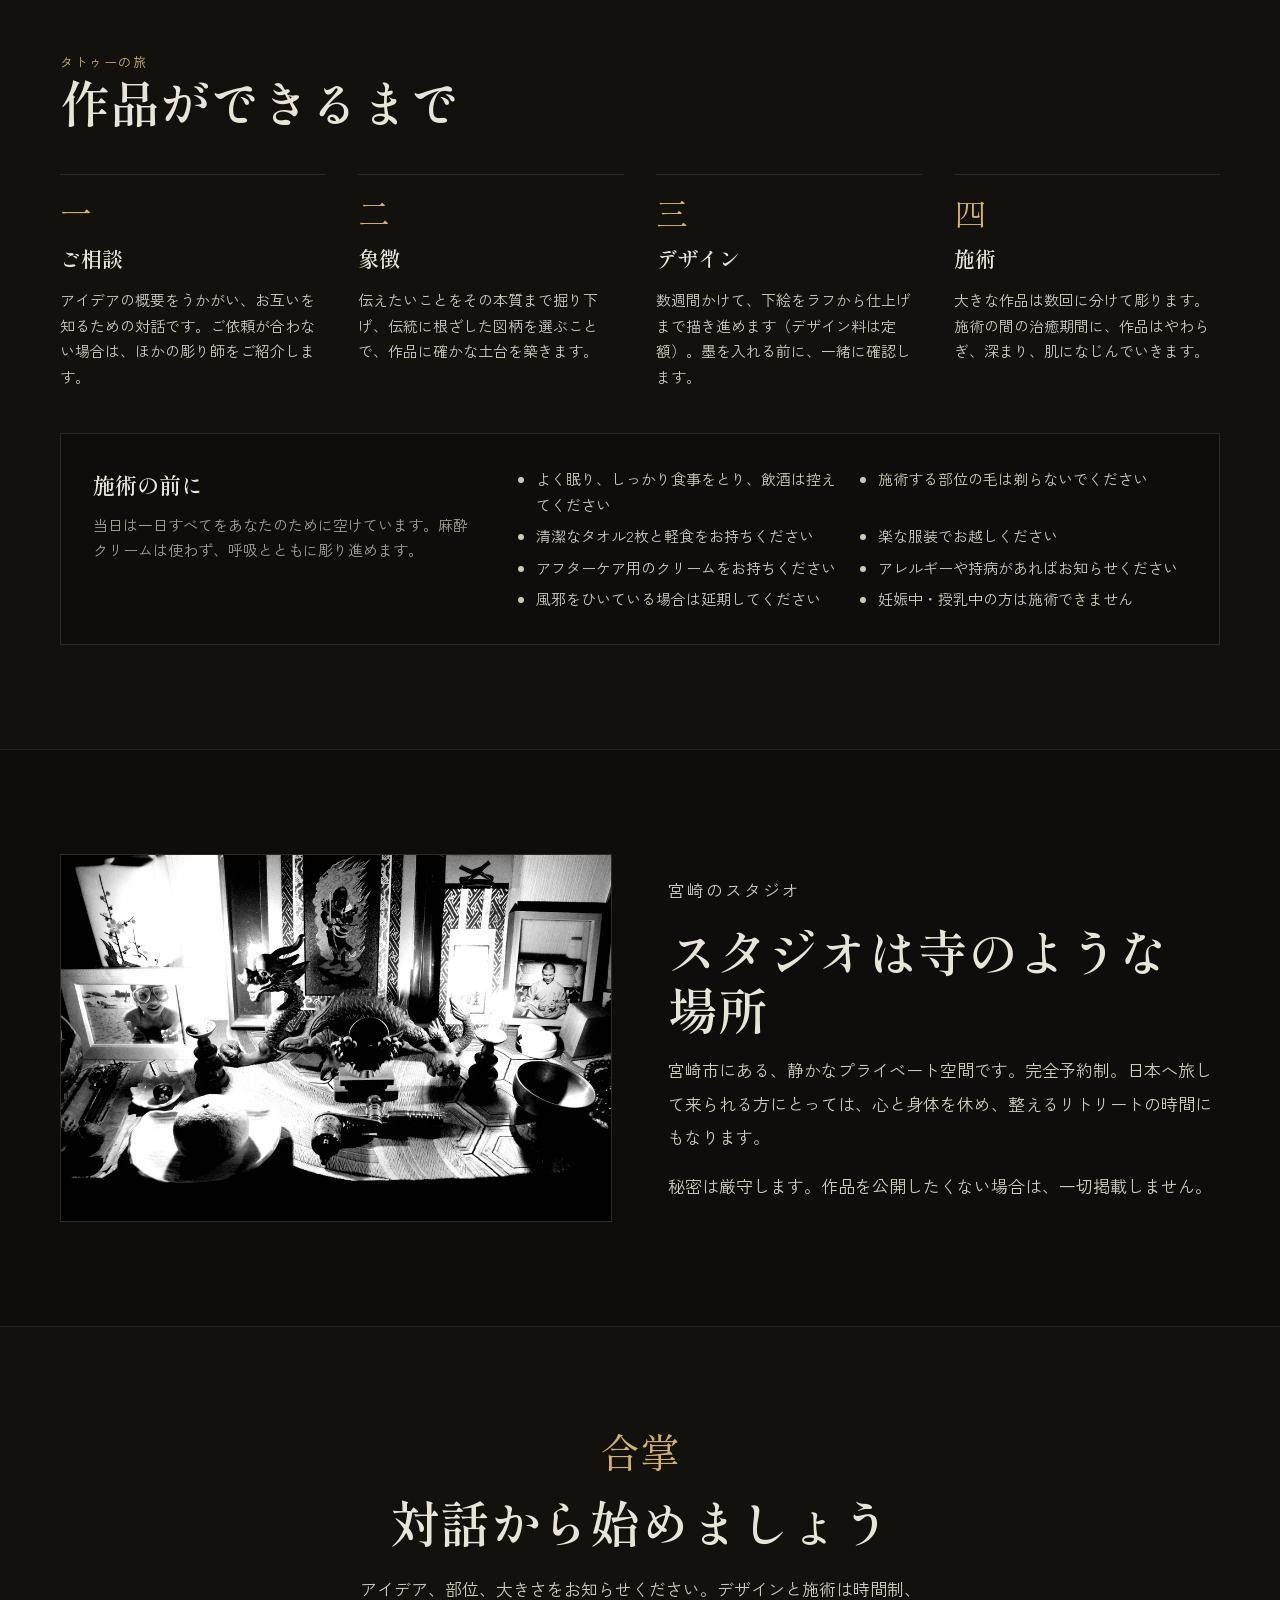
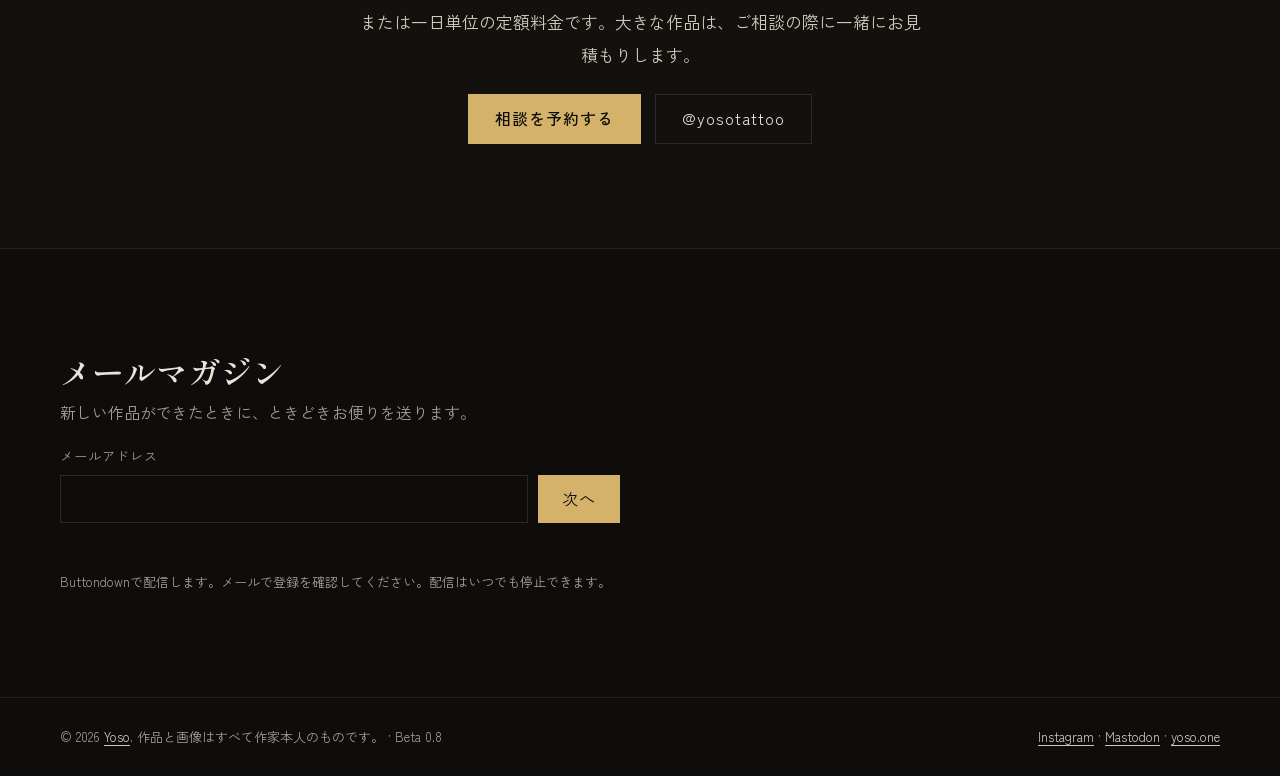
==== commit 5557f0f2: "Beta 0.8: opening slideshow through the portfolio, starting from the Phoenix Co-Authored-By: Claude " ====
--- a/ja.html
+++ b/ja.html
@@ -84,7 +84,7 @@
 <div class="stage-art">
   <img class="stage-glow" src="images/phoenix-back.webp" alt="" aria-hidden="true">
   <div class="stage-frame">
-    <img class="stage-img" src="images/phoenix-back.webp" alt="Yosoによる鳳凰の背中のタトゥー（ブラック＆グレー）" width="1000" height="1336" fetchpriority="high">
+    <img class="stage-img is-on" style="--pos: 42% 40%; --pos-wide: 50% 58%" src="images/phoenix-back.webp" alt="Yosoによる鳳凰の背中のタトゥー（ブラック＆グレー）" width="1000" height="1336" fetchpriority="high">
   </div>
 </div>
 
@@ -112,7 +112,15 @@
         <a class="btn" href="#work">作品を見る</a>
       </div>
     </div>
-    <p class="hero-cap"><span>鳳凰 ・ 背中</span></p>
+    <div class="hero-foot">
+      <p class="hero-cap"><span data-slide-cap>鳳凰 ・ 背中</span></p>
+      <div class="slide-ctl" role="group" aria-label="スライドショー" hidden>
+        <button type="button" class="prev" aria-label="前の写真">&#8592;</button>
+        <span class="count" aria-live="polite"></span>
+        <button type="button" class="next" aria-label="次の写真">&#8594;</button>
+        <button type="button" class="pause" aria-label="スライドショーを一時停止" aria-pressed="false"><svg viewBox="0 0 14 14" aria-hidden="true"><rect x="2" y="1" width="3.5" height="12"/><rect x="8.5" y="1" width="3.5" height="12"/></svg></button>
+      </div>
+    </div>
   </section>
 
   <a class="cue" href="#approach" aria-label="理念へ進む">Scroll<i aria-hidden="true"></i></a>
@@ -224,7 +232,7 @@
 
 <footer>
   <div class="wrap">
-    <p>&copy; 2026 <a class="hub-link" href="https://hub.yoso.one">Yoso</a>. 作品と画像はすべて作家本人のものです。 · <span class="version" data-version>Beta 0.7</span></p>
+    <p>&copy; 2026 <a class="hub-link" href="https://hub.yoso.one">Yoso</a>. 作品と画像はすべて作家本人のものです。 · <span class="version" data-version>Beta 0.8</span></p>
     <p><a href="https://www.instagram.com/yosotattoo/">Instagram</a> · <a href="https://mastodon.social/@Yosoone">Mastodon</a> · <a href="https://yoso.one">yoso.one</a></p>
   </div>
 </footer>
--- a/assets/site.css
+++ b/assets/site.css
@@ -68,7 +68,10 @@
 .stage-art { position: absolute; inset: 0; z-index: -1; pointer-events: none; }
 .stage-glow { position: absolute; inset: -10%; width: 120%; height: 120%; object-fit: cover; filter: blur(70px) saturate(.8); opacity: .35; }
 .stage-frame { position: absolute; inset: 0; }
-.stage-img { display: block; width: 100%; height: 100%; object-fit: cover; object-position: 42% 40%; }
+.stage-img { position: absolute; inset: 0; display: block; width: 100%; height: 100%; object-fit: cover;
+  object-position: var(--pos, 50% 30%); opacity: 0; transition: opacity 1.8s ease; }
+.stage-img.is-on { opacity: 1; }
+.stage-glow { transition: opacity 1.2s ease; }
 /* Shade for legibility: top for the header, bottom for the title */
 .stage-art::after { content: ""; position: absolute; inset: 0;
   background:
@@ -79,9 +82,9 @@
   .stage-frame { left: auto; width: min(64%, 120vh);
     -webkit-mask-image: linear-gradient(to right, transparent 0, #000 28%);
             mask-image: linear-gradient(to right, transparent 0, #000 28%); }
-  .stage-img { object-position: 50% 58%; }
+  .stage-img { object-position: var(--pos-wide, 50% 38%); }
   .stage-art::after { background:
-    linear-gradient(to bottom, rgba(10,12,16,.6) 0, rgba(10,12,16,0) 20%),
+    linear-gradient(to bottom, rgba(10,12,16,.8) 0, rgba(10,12,16,.35) 14%, rgba(10,12,16,0) 26%),
     linear-gradient(to right, rgba(10,12,16,.9) 0, rgba(10,12,16,.55) 38%, rgba(10,12,16,0) 62%),
     linear-gradient(to top, rgba(10,12,16,.97) 0, rgba(10,12,16,0) 30%); }
 }
@@ -94,8 +97,18 @@
 .hero h1 { font-size: clamp(42px, 6.4vw, 92px); text-shadow: 0 2px 30px rgba(0,0,0,.5); }
 .hero .lede { text-shadow: 0 1px 16px rgba(0,0,0,.7); }
 .hero .btn:not(.primary) { background: rgba(10,12,16,.35); -webkit-backdrop-filter: blur(6px); backdrop-filter: blur(6px); }
+.hero-foot { display: flex; flex-wrap: wrap; align-items: center; justify-content: space-between; gap: 8px 24px; }
 .hero-cap { margin: 0; display: flex; flex-wrap: wrap; gap: 4px 12px; font-size: 13px; letter-spacing: .06em; color: var(--muted); }
 .hero-cap q { font-family: var(--f-display); font-style: italic; letter-spacing: 0; quotes: "\2018" "\2019"; color: var(--ink-soft); }
+
+/* Slideshow controls: previous, pause, next and the count */
+.slide-ctl { display: flex; align-items: center; gap: 2px; font-size: 12px; letter-spacing: .14em; color: var(--muted); }
+.slide-ctl[hidden] { display: none; }
+.slide-ctl button { display: inline-flex; align-items: center; justify-content: center; width: 44px; height: 44px; padding: 0;
+  font: inherit; font-size: 18px; letter-spacing: 0; line-height: 1; color: var(--ink-soft); background: transparent; border: 1px solid transparent; cursor: pointer; }
+.slide-ctl button:hover { color: var(--gold); border-color: var(--frame); }
+.slide-ctl .count { min-width: 5.5em; text-align: center; font-variant-numeric: tabular-nums; }
+.slide-ctl .pause svg { width: 14px; height: 14px; fill: currentColor; }
 
 /* Scroll cue: a fine gold line drawn downwards */
 .cue { justify-self: center; display: grid; justify-items: center; gap: 8px; padding: 6px 12px calc(16px + env(safe-area-inset-bottom, 0px));
@@ -106,18 +119,18 @@
 
 @media (prefers-reduced-motion: no-preference) {
   .stage-frame { animation: stage-in 2.6s cubic-bezier(.2,.7,.2,1) both; translate: 0 calc(var(--p, 0) * 14vh); }
-  .stage-img { animation: breathe 16s ease-in-out 2.6s infinite alternate; }
+  .stage-img.is-on { animation: drift 10s linear both; }
   .stage-glow { animation: glow-in 3.2s ease both; }
-  .hero > div > *, .hero-cap { animation: rise 1.2s cubic-bezier(.2,.7,.2,1) both; }
+  .hero > div > *, .hero-foot { animation: rise 1.2s cubic-bezier(.2,.7,.2,1) both; }
   .hero .eyebrow { animation-delay: .5s; } .hero h1 { animation-delay: .7s; }
-  .hero .lede { animation-delay: .95s; } .hero .btns { animation-delay: 1.15s; } .hero-cap { animation-delay: 1.5s; }
+  .hero .lede { animation-delay: .95s; } .hero .btns { animation-delay: 1.15s; } .hero-foot { animation-delay: 1.5s; }
   .hero { opacity: calc(1 - var(--p, 0) * 1.6); translate: 0 calc(var(--p, 0) * -6vh); }
   .cue { animation: rise 1.2s ease 2s both; }
   .cue i { animation: draw 2.4s ease-in-out 2.4s infinite; }
 }
 @keyframes stage-in { from { opacity: 0; transform: scale(1.08); } to { opacity: 1; transform: none; } }
 @keyframes glow-in { from { opacity: 0; } }
-@keyframes breathe { to { transform: scale(1.045); } }
+@keyframes drift { from { transform: scale(1.06); } to { transform: none; } }
 @keyframes rise { from { opacity: 0; transform: translateY(18px); } }
 @keyframes draw { 0% { transform: scaleY(0); opacity: 1; } 60% { transform: scaleY(1); opacity: 1; } 100% { transform: scaleY(1); opacity: 0; } }
 
